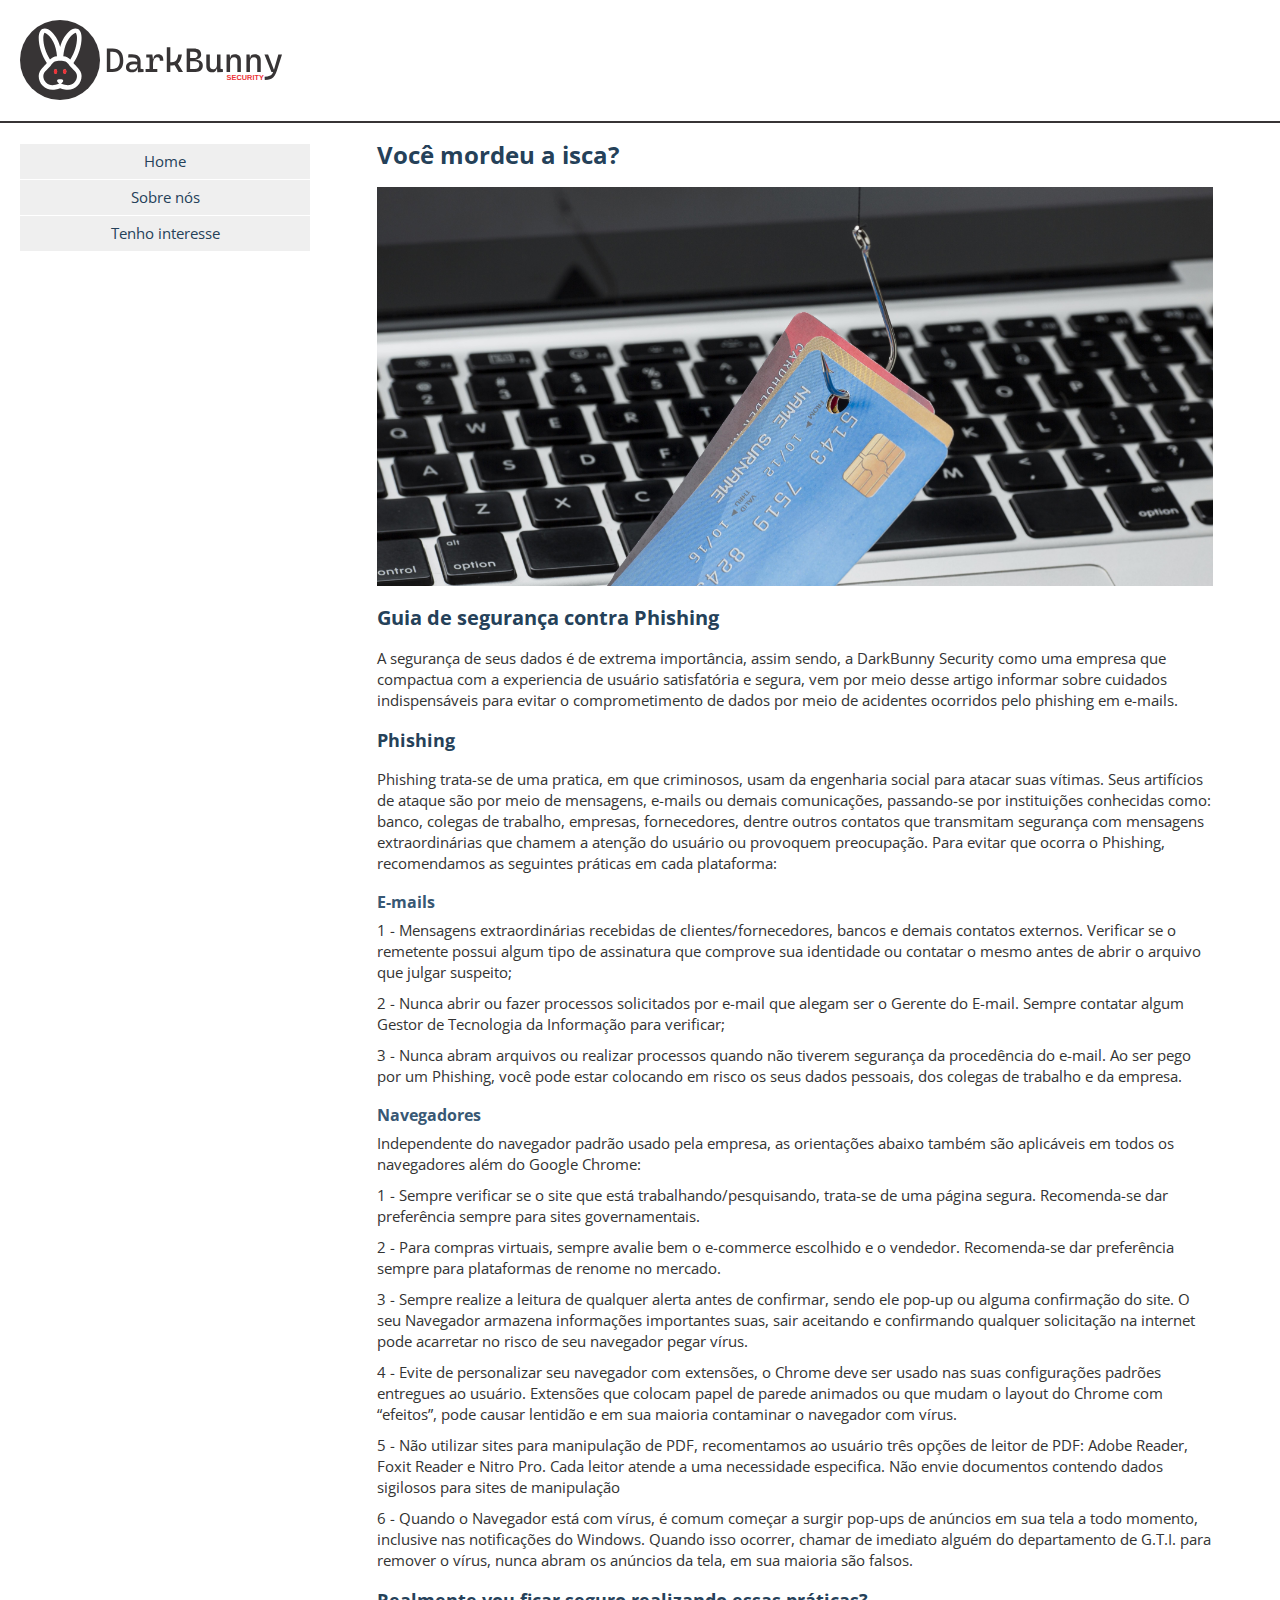
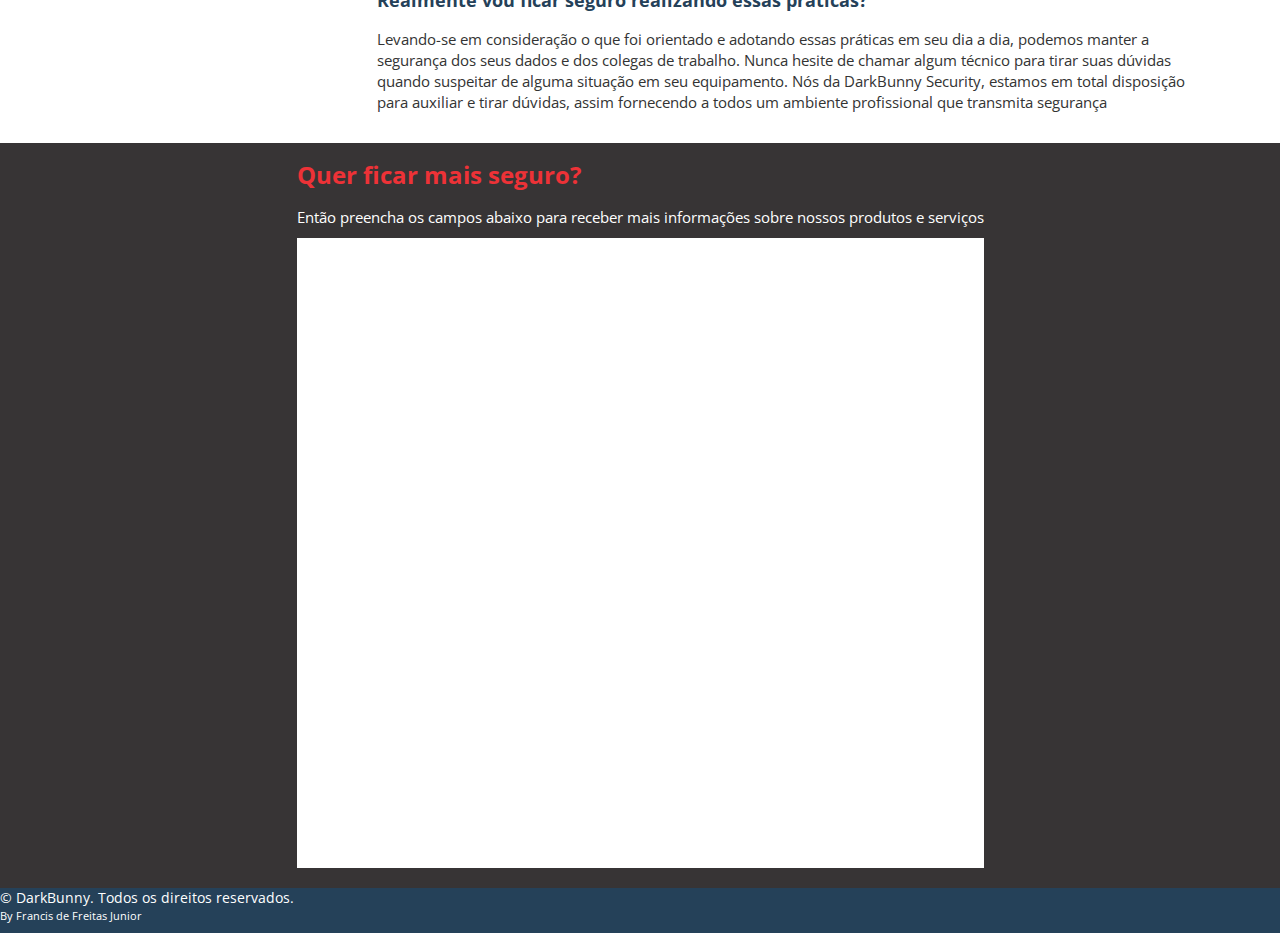
==== index.html @ 10579823 "sent base files" ====
<!DOCTYPE html>
<html lang="en">
<head>
    <meta charset="UTF-8">
    <meta http-equiv="X-UA-Compatible" content="IE=edge">
    <meta name="viewport" content="width=device-width, initial-scale=1.0">

    <!-- CSS -->
    <link rel="stylesheet" href="src/css/reset.css">
    <link rel="stylesheet" href="src/css/styles.css">

    <!-- icones -->
    <link rel="shortcut icon" href="./images/favicon.cc"> <!-- 17x17 pixels -->
    <link rel="apple-touch-icon" href="./images/icon-touch-retina.png">
    <link rel="apple-touch-icon" href="./images/icon-touch-retina-iphone.png">
    <link rel="apple-touch-icon" href="./images/icon-touch-retina-ipad.png">

    <!-- Google Fonts -->
    <link rel="preconnect" href="https://fonts.googleapis.com">
    <link rel="preconnect" href="https://fonts.gstatic.com" crossorigin>
    <link href="https://fonts.googleapis.com/css2?family=Open+Sans:wght@300;400;700&display=swap" rel="stylesheet">

    <title>DarkBunny</title>
</head>
<body>

    <div class="main-container">
        <header>
            <div class="container">
                <img src="src/img/DarkBunny.svg" alt="DarkBunny">
            </div>
        </header>
        <section>
            <div class="container">
                <nav>
                    <ul>
                        <li><a href="#">Home</a></li>
                        <li><a href="#">Sobre nós</a></li>
                        <li><a href="#tenho-interesse">Tenho interesse</a></li>
                    </ul>
                </nav>
                <article class="alinhamento">
                    <div class="container">
                        <h1>Você mordeu a isca?</h1>

                        <img src="./src/img/phishing.jpg" alt="Segurança da informação">

                        <h2>Guia de segurança contra Phishing</h2>

                        <p>
                            A segurança de seus dados é de extrema importância, assim sendo, a DarkBunny Security como uma empresa que compactua com a experiencia de usuário satisfatória e segura, vem por meio desse artigo informar sobre cuidados indispensáveis para evitar o comprometimento de dados por meio de acidentes ocorridos pelo phishing em e-mails.
                        </p>

                        <h3>Phishing</h3>

                        <p>Phishing trata-se de uma pratica, em que criminosos, usam da engenharia social para atacar suas vítimas. Seus artifícios de ataque são por meio de mensagens, e-mails ou demais comunicações, passando-se por instituições conhecidas como: banco, colegas de trabalho, empresas, fornecedores, dentre outros contatos que transmitam segurança com mensagens extraordinárias que chamem a atenção do usuário ou provoquem preocupação. Para evitar que ocorra o Phishing, recomendamos as seguintes práticas em cada plataforma:</p>

                        <h4>E-mails</h4>
                        
                        <p>
                            1 - Mensagens extraordinárias recebidas de clientes/fornecedores, bancos e demais contatos externos. Verificar se o remetente possui algum tipo de assinatura que comprove sua identidade ou contatar o mesmo antes de abrir o arquivo que julgar suspeito;
                        </p>

                        <p>
                            2 - Nunca abrir ou fazer processos solicitados por e-mail que alegam ser o Gerente do E-mail. Sempre contatar algum Gestor de Tecnologia da Informação para verificar;
                        </p>

                        <p>
                            3 - Nunca abram arquivos ou realizar processos quando não tiverem segurança da procedência do e-mail. Ao ser pego por um Phishing, você pode estar colocando em risco os seus dados pessoais, dos colegas de trabalho e da empresa.
                        </p>

                        <h4>Navegadores</h4>
                        
                        <p>
                            Independente do navegador padrão usado pela empresa, as orientações abaixo também são aplicáveis em todos os navegadores além do Google Chrome:
                        </p>

                        <p>
                            1 - Sempre verificar se o site que está trabalhando/pesquisando, trata-se de uma página segura. Recomenda-se dar preferência sempre para sites governamentais.
                        </p>

                        <p>
                            2 - Para compras virtuais, sempre avalie bem o e-commerce escolhido e o vendedor. Recomenda-se dar preferência sempre para plataformas de renome no mercado.
                        </p>

                        <p>
                            3 - Sempre realize a leitura de qualquer alerta antes de confirmar, sendo ele pop-up ou alguma confirmação do site. O seu Navegador armazena informações importantes suas, sair aceitando e confirmando qualquer solicitação na internet pode acarretar no risco de seu navegador pegar vírus.
                        </p>

                        <p>
                            4 - Evite de personalizar seu navegador com extensões, o Chrome deve ser usado nas suas configurações padrões entregues ao usuário. Extensões que colocam papel de parede animados ou que mudam o layout do Chrome com “efeitos”, pode causar lentidão e em sua maioria contaminar o navegador com vírus.
                        </p>

                        <p>
                            5 - Não utilizar sites para manipulação de PDF, recomentamos ao usuário três opções de leitor de PDF: Adobe Reader, Foxit Reader e Nitro Pro. Cada leitor atende a uma necessidade especifica. Não envie documentos contendo dados sigilosos para sites de manipulação
                        </p>

                        <p>
                            6 - Quando o Navegador está com vírus, é comum começar a surgir pop-ups de anúncios em sua tela a todo momento, inclusive nas notificações do Windows. Quando isso ocorrer, chamar de imediato alguém do departamento de G.T.I. para remover o vírus, nunca abram os anúncios da tela, em sua maioria são falsos.
                        </p>

                        <h3>Realmente vou ficar seguro realizando essas práticas?</h3>

                        <p>
                            Levando-se em consideração o que foi orientado e adotando essas práticas em seu dia a dia, podemos manter a segurança dos seus dados e dos colegas de trabalho. Nunca hesite de chamar algum técnico para tirar suas dúvidas quando suspeitar de alguma situação em seu equipamento. Nós da DarkBunny Security, estamos em total disposição para auxiliar e tirar dúvidas, assim fornecendo a todos um ambiente profissional que transmita segurança
                        </p>
                        
                    </div>
                </article>
               
            </div>
        </section>  
        <section id="tenho-interesse">
            <div class="container">
                <article>
                    <h1>Quer ficar mais seguro?</h1>
                    <p>Então preencha os campos abaixo para receber mais informações sobre nossos produtos e serviços</p>

                    <div class="cognito">
                        <script src="https://www.cognitoforms.com/f/seamless.js" data-key="138RxPMifk24QjqlUI-WkQ" data-form="1"></script>
                        <script>Cognito.load("forms", { id: "1" });</script>
                    </div>

                </article>
            </div>
        </section>
        <footer>
            <div class="container">
                <p>&copy; DarkBunny. Todos os direitos reservados.
            <small>By Francis de Freitas Junior</small></p>
            </div>
        </footer>
    </div>
</body>
</html>
---- src/css/styles.css ----
html {
    font-size: 62.5%;
}

body {
    background-color: #ff0000; 
    font-family: 'Open Sans', sans-serif;
    max-width: 100vw;
}

.main-container {
    display: block;
    max-width: 100%;
}

.container {
    display: block;
    float: left;
    margin: 0 auto;
}

header {
    box-sizing: border-box;
    background: #fff;
    display: block;
    float: left;
    border-bottom: 2px solid #373435;
    width: 100%;
    padding: 20px;
}

header img{
    height: 80px;
}

h1 {
    font-size: 2.4rem;
    color: #254159;
    margin-bottom: 20px;
}

h2 {
    font-size: 2rem;
    color: #254159;
    margin-bottom: 20px;
    margin-top: 20px;
}

h3 {
    font-size: 1.8rem;
    color: #254159;
    margin-bottom: 20px;
    padding-top: 10px;
}

h4 {
    font-size: 1.6rem;
    color: #385874;
    margin-bottom: 10px;
    padding-top: 10px;
}

p {
    margin-bottom: 10px;
    line-height: 1.4;
    color: #333;
}

img {
    max-width: 100%;
    height: auto;
}

#tenho-interesse {
    background-color: #373435;
    width: 100%;
}

#tenho-interesse h1{
    color: #ED3237;
}

#tenho-interesse p{
    color: #FFFFFF;
}

#tenho-interesse form,
.cognito.c-med .c-forms-form,
.cognito.c-med .c-forms-form div {
    background-color: #b8c8d6 !important;
}

#tenho-interesse .cog-page__navigation {
    text-align: center;
}

ol li {
    font-size: 1.4rem;
    color: #454545;
}

section {
    box-sizing: border-box;
    background-color: #fff;
    display: block;
    float: left;
    font-size: 1.5rem; /* equivalente a 15px */
    padding: 20px;
    width: 100%;
}


section nav {
    display: block;
    float: left;
}

nav li {
    background-color: #efefef;
    margin: 1px 20px 1px 0;
    padding: 10px;
}

nav li:hover {
    background-color: #dfdfdf;
}

nav a {
    text-decoration: none;
    color: #254159;
}

nav a:hover {
    color: #385874;
}

nav ul {
    text-align: center;
}


section article {
    box-sizing: border-box;
    display: block;
}

.container nav{
    width: 25%;
}

article .container {
    width: 90%;
}

.alinhamento {
    display: flex;
    justify-content: center;
}

footer {
    box-sizing: border-box;
    background-color: #254159;  
    display: block;
    float: left;
    width: 100%;
}

footer p {
    color: #ffffff;
    font-size: 1.4rem;
}

footer small {
    font-size: 80%;
    display: block;
}

.cognito {
    height: 600px !important;
    overflow: hidden !important;
    background-color: #FFFFFF;
    padding-left: 30px;
    padding-right: 30px;
    padding-top: 30px;
}

#tenho-interesse {
    display: flex;
    justify-content: center;
}

@media (max-width: 425px) {
    section nav,
    section article {
        width: 100%;
    }  

    .container {
        padding-left: 1%;
        padding-right: 1%;
    }
}
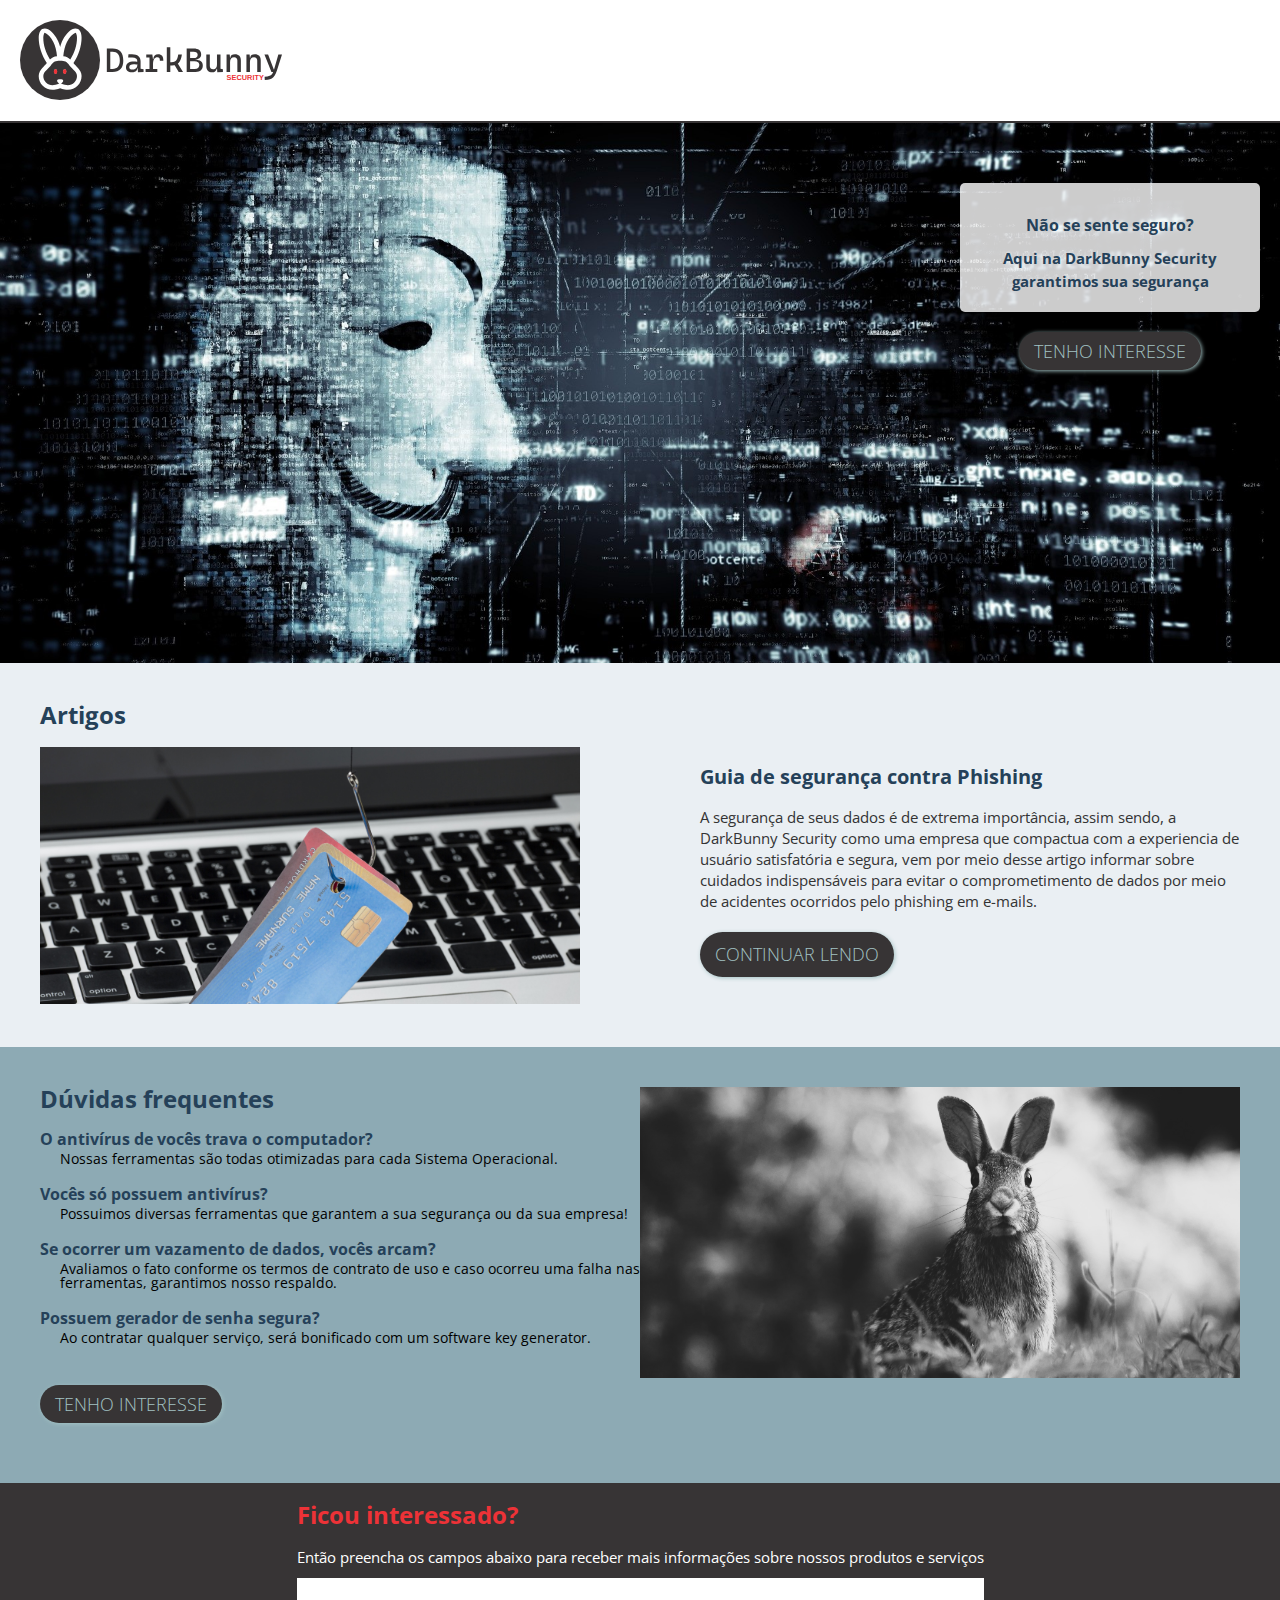
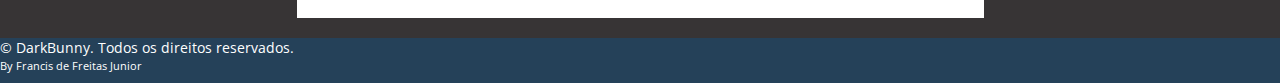
==== commit 443ca9c4: "Index criado" ====
--- a/index.html
+++ b/index.html
@@ -27,93 +27,73 @@
     <div class="main-container">
         <header>
             <div class="container">
-                <img src="src/img/DarkBunny.svg" alt="DarkBunny">
+                <img src="./src/img/DarkBunny.svg" alt="ProntoCloud">
             </div>
         </header>
-        <section>
+
+        <section id="banner">
             <div class="container">
-                <nav>
-                    <ul>
-                        <li><a href="#">Home</a></li>
-                        <li><a href="#">Sobre nós</a></li>
-                        <li><a href="#tenho-interesse">Tenho interesse</a></li>
-                    </ul>
-                </nav>
-                <article class="alinhamento">
-                    <div class="container">
-                        <h1>Você mordeu a isca?</h1>
+                <div class="legenda-container">
+                    <div class="legenda">
+                        <h4>Não se sente seguro?</h4>
+                        <h5>Aqui na DarkBunny Security garantimos sua segurança</h5>
+                    </div>
+                    <a class="button-cta" href="#tenho-interesse">Tenho interesse</a>
+                </div>
+            </div>
+        </section>
 
-                        <img src="./src/img/phishing.jpg" alt="Segurança da informação">
+        <section id="saiba-mais">
+            <div class="container">
+                
+                <h1>Artigos</h1>
 
-                        <h2>Guia de segurança contra Phishing</h2>
+                <img src="./src/img/phishing.jpg" alt="Planejamento para criação de sites">
+                <div>
+                <h2>Guia de segurança contra Phishing</h2>
+                <p> A segurança de seus dados é de extrema importância, assim sendo, a DarkBunny Security como uma empresa que compactua com a experiencia de usuário satisfatória e segura, vem por meio desse artigo informar sobre cuidados indispensáveis para evitar o comprometimento de dados por meio de acidentes ocorridos pelo phishing em e-mails.<br>
+                    <a class="button-cta" href="https://francisfreitasjunior.github.io/project-blog-and-marketing-email/guia-seguranca-contra-phishing.html">Continuar Lendo</a></p>    
+                </div>
+                
 
-                        <p>
-                            A segurança de seus dados é de extrema importância, assim sendo, a DarkBunny Security como uma empresa que compactua com a experiencia de usuário satisfatória e segura, vem por meio desse artigo informar sobre cuidados indispensáveis para evitar o comprometimento de dados por meio de acidentes ocorridos pelo phishing em e-mails.
-                        </p>
-
-                        <h3>Phishing</h3>
-
-                        <p>Phishing trata-se de uma pratica, em que criminosos, usam da engenharia social para atacar suas vítimas. Seus artifícios de ataque são por meio de mensagens, e-mails ou demais comunicações, passando-se por instituições conhecidas como: banco, colegas de trabalho, empresas, fornecedores, dentre outros contatos que transmitam segurança com mensagens extraordinárias que chamem a atenção do usuário ou provoquem preocupação. Para evitar que ocorra o Phishing, recomendamos as seguintes práticas em cada plataforma:</p>
-
-                        <h4>E-mails</h4>
-                        
-                        <p>
-                            1 - Mensagens extraordinárias recebidas de clientes/fornecedores, bancos e demais contatos externos. Verificar se o remetente possui algum tipo de assinatura que comprove sua identidade ou contatar o mesmo antes de abrir o arquivo que julgar suspeito;
-                        </p>
-
-                        <p>
-                            2 - Nunca abrir ou fazer processos solicitados por e-mail que alegam ser o Gerente do E-mail. Sempre contatar algum Gestor de Tecnologia da Informação para verificar;
-                        </p>
-
-                        <p>
-                            3 - Nunca abram arquivos ou realizar processos quando não tiverem segurança da procedência do e-mail. Ao ser pego por um Phishing, você pode estar colocando em risco os seus dados pessoais, dos colegas de trabalho e da empresa.
-                        </p>
-
-                        <h4>Navegadores</h4>
-                        
-                        <p>
-                            Independente do navegador padrão usado pela empresa, as orientações abaixo também são aplicáveis em todos os navegadores além do Google Chrome:
-                        </p>
-
-                        <p>
-                            1 - Sempre verificar se o site que está trabalhando/pesquisando, trata-se de uma página segura. Recomenda-se dar preferência sempre para sites governamentais.
-                        </p>
-
-                        <p>
-                            2 - Para compras virtuais, sempre avalie bem o e-commerce escolhido e o vendedor. Recomenda-se dar preferência sempre para plataformas de renome no mercado.
-                        </p>
-
-                        <p>
-                            3 - Sempre realize a leitura de qualquer alerta antes de confirmar, sendo ele pop-up ou alguma confirmação do site. O seu Navegador armazena informações importantes suas, sair aceitando e confirmando qualquer solicitação na internet pode acarretar no risco de seu navegador pegar vírus.
-                        </p>
-
-                        <p>
-                            4 - Evite de personalizar seu navegador com extensões, o Chrome deve ser usado nas suas configurações padrões entregues ao usuário. Extensões que colocam papel de parede animados ou que mudam o layout do Chrome com “efeitos”, pode causar lentidão e em sua maioria contaminar o navegador com vírus.
-                        </p>
-
-                        <p>
-                            5 - Não utilizar sites para manipulação de PDF, recomentamos ao usuário três opções de leitor de PDF: Adobe Reader, Foxit Reader e Nitro Pro. Cada leitor atende a uma necessidade especifica. Não envie documentos contendo dados sigilosos para sites de manipulação
-                        </p>
-
-                        <p>
-                            6 - Quando o Navegador está com vírus, é comum começar a surgir pop-ups de anúncios em sua tela a todo momento, inclusive nas notificações do Windows. Quando isso ocorrer, chamar de imediato alguém do departamento de G.T.I. para remover o vírus, nunca abram os anúncios da tela, em sua maioria são falsos.
-                        </p>
-
-                        <h3>Realmente vou ficar seguro realizando essas práticas?</h3>
-
-                        <p>
-                            Levando-se em consideração o que foi orientado e adotando essas práticas em seu dia a dia, podemos manter a segurança dos seus dados e dos colegas de trabalho. Nunca hesite de chamar algum técnico para tirar suas dúvidas quando suspeitar de alguma situação em seu equipamento. Nós da DarkBunny Security, estamos em total disposição para auxiliar e tirar dúvidas, assim fornecendo a todos um ambiente profissional que transmita segurança
-                        </p>
-                        
-                    </div>
-                </article>
+                
                
             </div>
         </section>  
+
+        <section id="perguntas-frequentes">
+            <div class="container">
+                <div class="duvida">
+                    <h1>Dúvidas frequentes</h1>
+
+                <dl>
+                    <dt>O antivírus de vocês trava o computador?</dt>
+                        <dd>Nossas ferramentas são todas otimizadas para cada Sistema Operacional.</dd>
+                    <dt>Vocês só possuem antivírus?</dt>
+                        <dd>Possuimos diversas ferramentas que garantem a sua segurança ou da sua empresa!</dd>
+                    <dt>Se ocorrer um vazamento de dados, vocês arcam?</dt>
+                        <dd>Avaliamos o fato conforme os termos de contrato de uso e caso ocorreu uma falha nas ferramentas, garantimos nosso respaldo.</dd>
+                     <dt>Possuem gerador de senha segura?</dt>
+                        <dd>Ao contratar qualquer serviço, será bonificado com um software key generator.</dd>
+                </dl>
+                <a class="button-cta" href="#tenho-interesse">Tenho interesse</a>
+                </div>
+
+                <div class="duvida-imagem">
+                    <img src="./src/img/BunnyIllustration.png" alt="Planejamento para criação de sites">
+                </div>
+                
+                
+            </div>
+            <div>
+                <img src="" alt="">
+            </div>
+        </section>
+
         <section id="tenho-interesse">
             <div class="container">
                 <article>
-                    <h1>Quer ficar mais seguro?</h1>
+                    <h1>Ficou interessado?</h1>
                     <p>Então preencha os campos abaixo para receber mais informações sobre nossos produtos e serviços</p>
 
                     <div class="cognito">
--- a/src/css/styles.css
+++ b/src/css/styles.css
@@ -1,6 +1,7 @@
 
 html {
     font-size: 62.5%;
+    scroll-behavior: smooth;
 }
 
 body {
@@ -177,12 +178,9 @@
 }
 
 .cognito {
-    height: 600px !important;
     overflow: hidden !important;
     background-color: #FFFFFF;
-    padding-left: 30px;
-    padding-right: 30px;
-    padding-top: 30px;
+    padding: 20px;
 }
 
 #tenho-interesse {
@@ -191,13 +189,125 @@
 }
 
 @media (max-width: 425px) {
-    section nav,
+    
+    section .container {
+        width: 100%;
+    }
+
     section article {
         width: 100%;
     }  
+
+    .container nav{
+        width: 100%;
+    }
+
+    .container li {
+        margin: 0px 0px 10px 0px;
+    }
 
     .container {
         padding-left: 1%;
         padding-right: 1%;
     }
+}
+
+
+/* parte nova */
+
+#banner {
+    background-image: url('../img/DarkBunnyBanner.jpg');
+    background-repeat: no-repeat;
+    background-position: center;
+    background-size: cover;
+    width: 100%;
+    height: 60vh;
+}
+
+#banner .container {
+    float: right;
+}
+
+.legenda-container {
+    width: 300px;
+    display: block;
+    text-align: center;
+    margin: 40px 0 0 0;
+}
+
+
+.legenda {
+    background-color: rgba(255, 255, 255, .8);
+    padding: 20px;
+    border-radius: 5px;
+}
+
+.legenda h5,
+.legenda h4 {
+    color: #254159;
+    line-height: 150%;
+}
+
+.button-cta {
+    border-radius: 25px;
+    display: inline-block;
+    background-color: #373435;
+    color: #A3C3C4;
+    font-size: 1.8rem;
+    text-transform: uppercase;
+    box-shadow: 1px 1px 4px #A3C3C4 ;
+    padding: 10px 15px;
+    width: auto;
+    text-decoration: none;
+    font-weight: 300;
+    margin: 20px auto;
+}
+
+
+#saiba-mais {
+    display: block;
+    background-color: #eaeff3;
+    padding: 40px;
+}
+
+#saiba-mais img {
+    width: 45%;
+    display: block;
+    float: left;
+}
+
+#saiba-mais p, h2 {
+    width: 45%;
+    display: block;
+    float: right;
+}
+
+#perguntas-frequentes {
+    background-color: #8DAAB4;
+    padding: 40px;
+}
+
+#perguntas-frequentes .container {
+    display: flex;
+}
+
+.duvida, .duvida-imagem {
+    width: 50%;
+}
+
+dl {
+    margin: 20px 0 ;
+}
+dt {
+    font-family: 'Open Sans';
+    font-weight: 700;
+    font-size: 1.6rem;
+    color: #254159;
+    margin-bottom: 5px;
+}
+
+dd {
+    margin-left: 20px;
+    margin-bottom: 20px;
+    font-size: 1.4rem;
 }